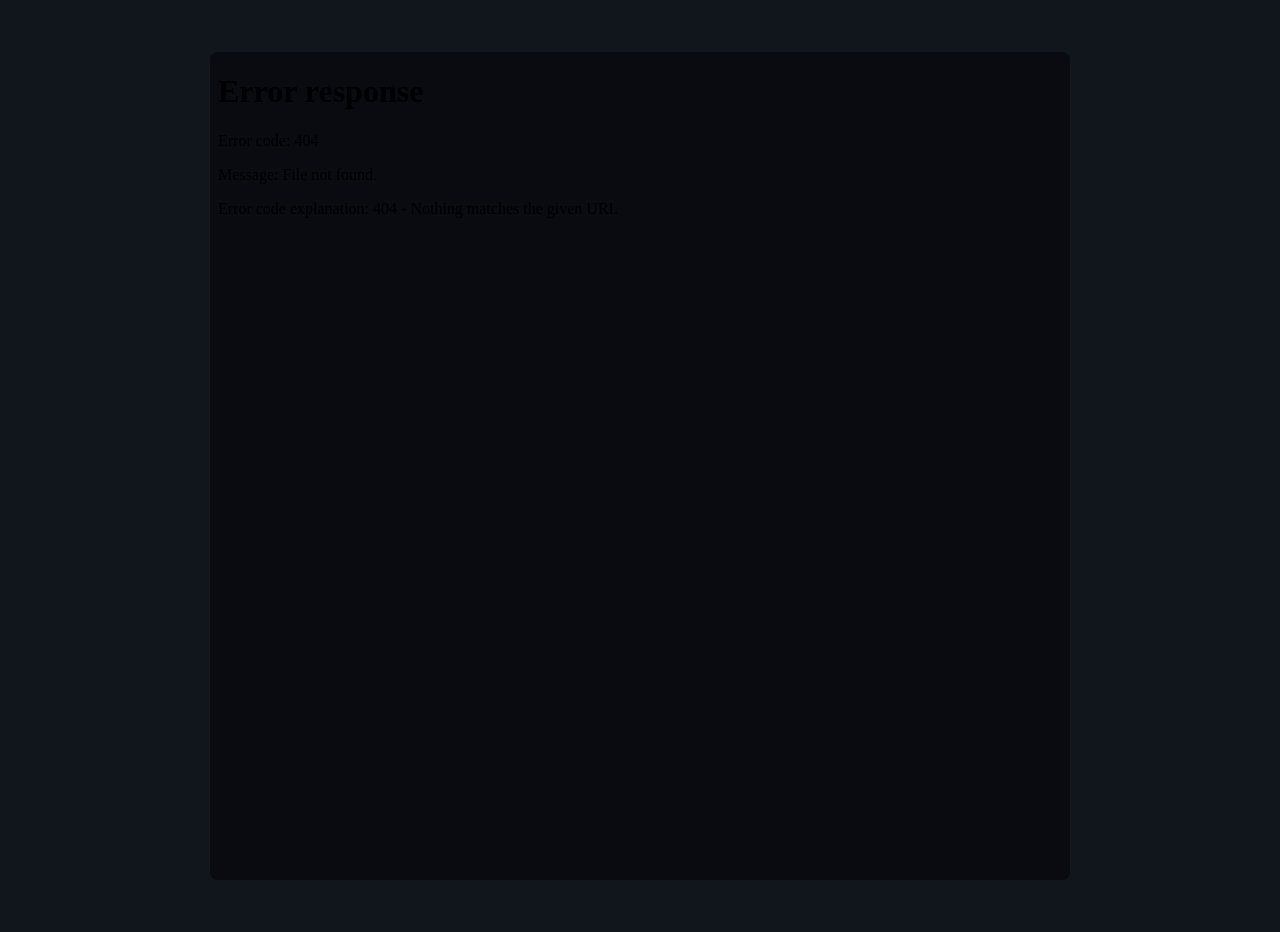
==== iframe-demo.html @ c42f78be "Publish CazaPiezas iframe game" ====
<!doctype html>
<html lang="es">
  <head>
    <meta charset="utf-8">
    <meta name="viewport" content="width=device-width, initial-scale=1">
    <title>Demo iframe GOBLINAJEDREZ CazaPiezas</title>
    <style>
      body {
        margin: 0;
        min-height: 100vh;
        display: grid;
        place-items: center;
        padding: 16px;
        background: #11161c;
      }

      iframe {
        width: min(100%, 860px);
        height: min(92vh, 880px);
        border: 0;
        border-radius: 8px;
        background: #090b10;
      }
    </style>
  </head>
  <body>
    <iframe src="index.html" title="GOBLINAJEDREZ CazaPiezas" loading="lazy" allow="gamepad"></iframe>
  </body>
</html>
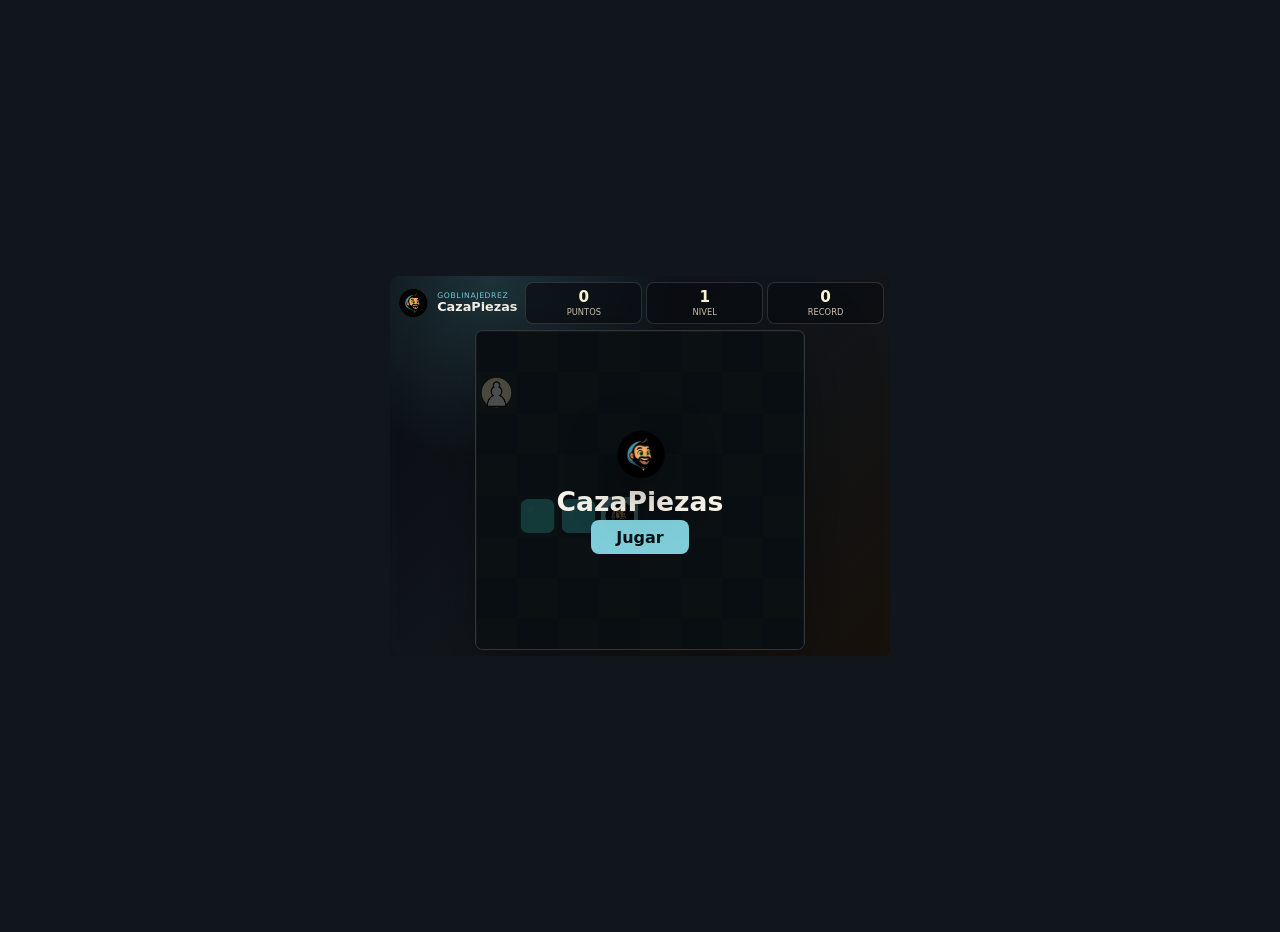
==== commit 1ed0c27e: "Adapt CazaPiezas for compact iframe" ====
--- a/iframe-demo.html
+++ b/iframe-demo.html
@@ -15,8 +15,8 @@
       }
 
       iframe {
-        width: min(100%, 860px);
-        height: min(92vh, 880px);
+        width: min(100%, 500px);
+        height: 380px;
         border: 0;
         border-radius: 8px;
         background: #090b10;
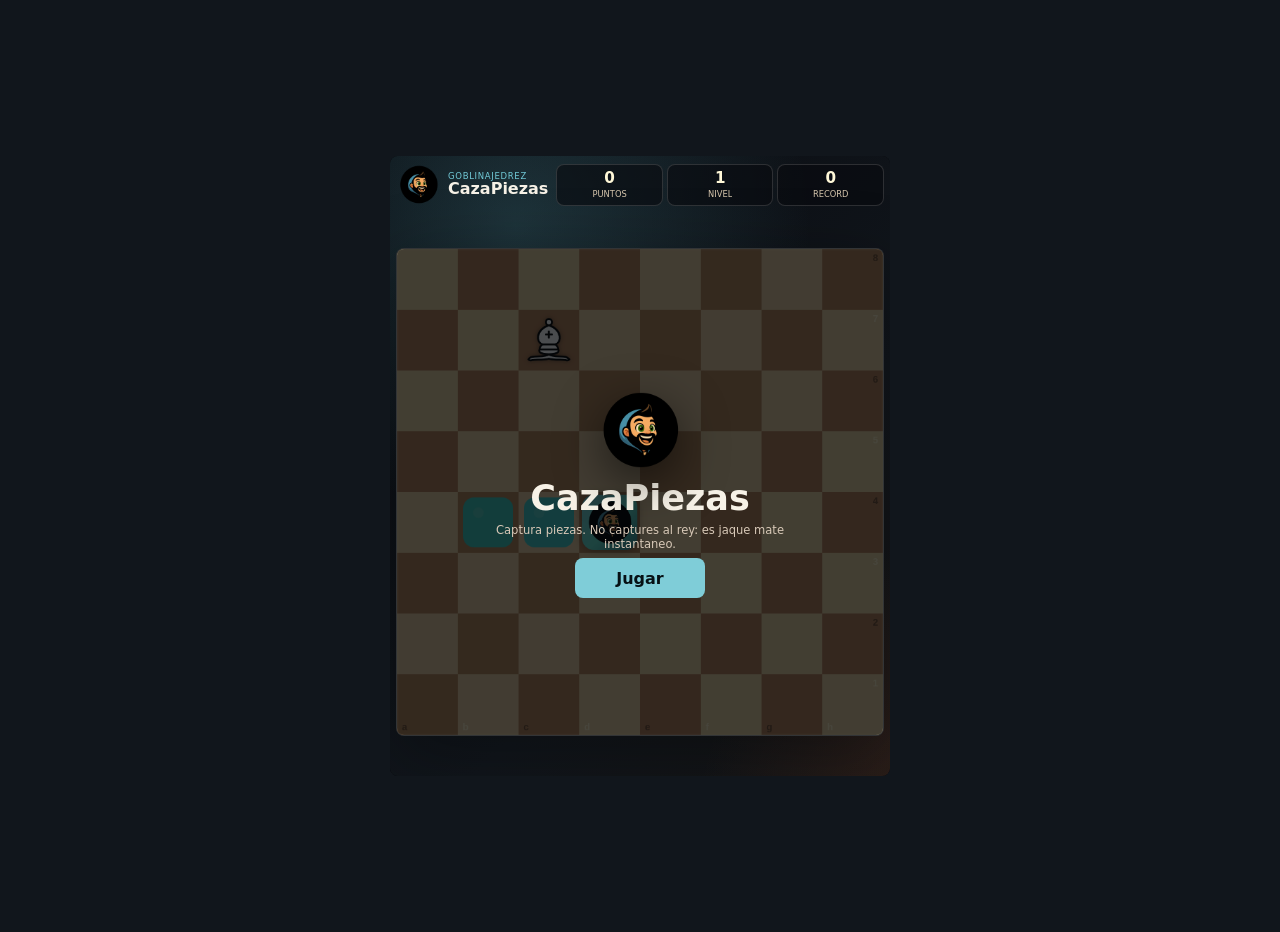
==== commit 964b70e0: "Clarify king trap and refine board visuals" ====
--- a/iframe-demo.html
+++ b/iframe-demo.html
@@ -16,7 +16,7 @@
 
       iframe {
         width: min(100%, 500px);
-        height: 380px;
+        height: 620px;
         border: 0;
         border-radius: 8px;
         background: #090b10;
